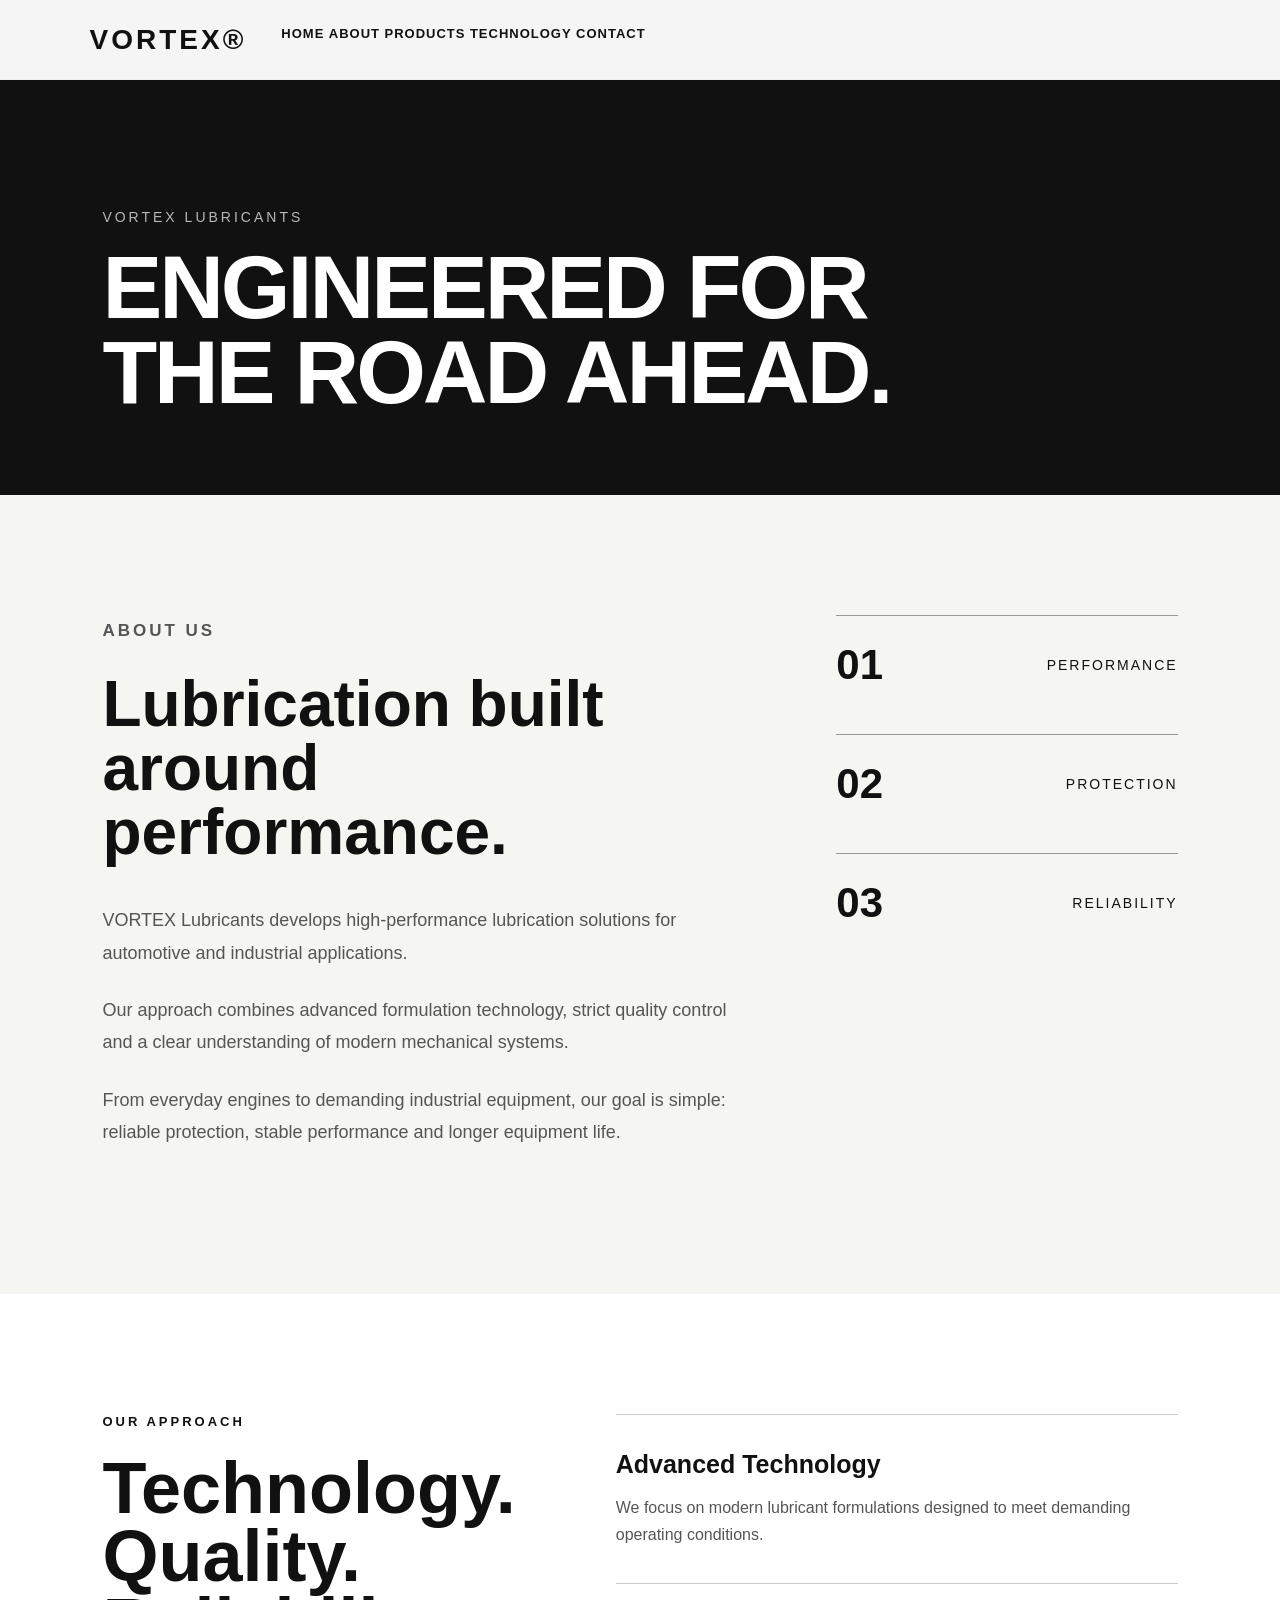
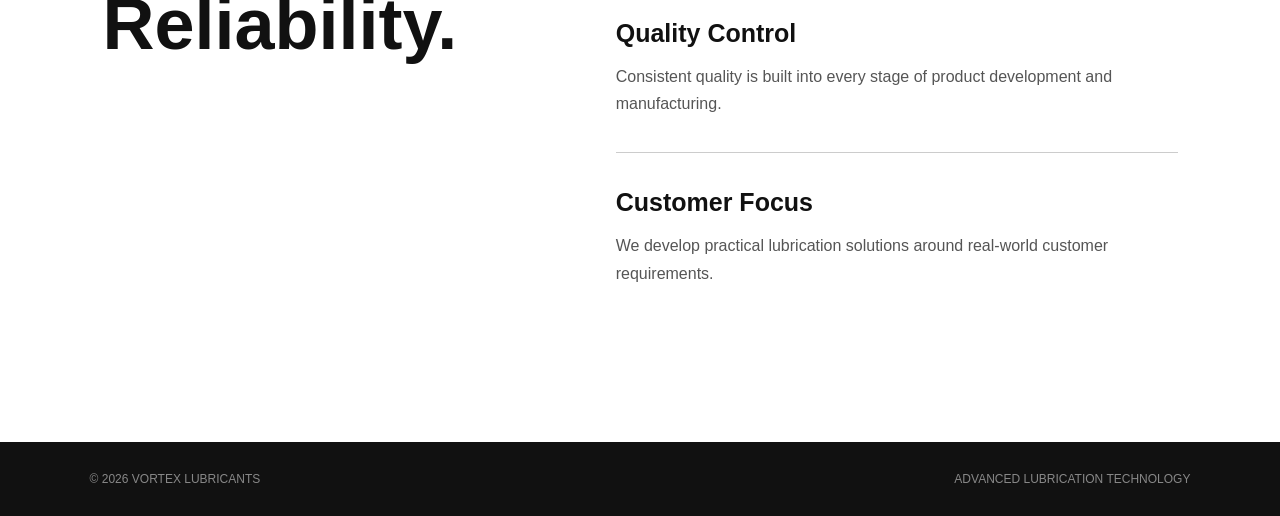
==== about.html @ f8fcae15 "Add About and Products pages" ====
<!DOCTYPE html>
<html lang="en">
<head>
    <meta charset="UTF-8">
    <meta name="viewport" content="width=device-width, initial-scale=1.0">

    <link rel="stylesheet" href="css/style.css">

    <title>About Us | VORTEX Lubricants</title>
</head>

<body>

    <header>
        <nav>
            <div class="logo">VORTEX®</div>

            <div class="nav-links">
                <a href="index.html">HOME</a>
                <a href="about.html">ABOUT</a>
                <a href="index.html#products">PRODUCTS</a>
                <a href="index.html#technology">TECHNOLOGY</a>
                <a href="index.html#contact">CONTACT</a>
            </div>
        </nav>
    </header>


    <main>

        <section class="page-hero">
            <div>
                <p>VORTEX LUBRICANTS</p>
                <h1>ENGINEERED FOR<br>THE ROAD AHEAD.</h1>
            </div>
        </section>


        <section class="about-content">

            <div class="about-text">
                <p class="section-label">ABOUT US</p>

                <h2>Lubrication built around performance.</h2>

                <p>
                    VORTEX Lubricants develops high-performance lubrication
                    solutions for automotive and industrial applications.
                </p>

                <p>
                    Our approach combines advanced formulation technology,
                    strict quality control and a clear understanding of
                    modern mechanical systems.
                </p>

                <p>
                    From everyday engines to demanding industrial equipment,
                    our goal is simple: reliable protection, stable
                    performance and longer equipment life.
                </p>
            </div>


            <div class="about-stats">

                <div class="stat">
                    <strong>01</strong>
                    <span>Performance</span>
                </div>

                <div class="stat">
                    <strong>02</strong>
                    <span>Protection</span>
                </div>

                <div class="stat">
                    <strong>03</strong>
                    <span>Reliability</span>
                </div>

            </div>

        </section>


        <section class="about-values">

            <div>
                <p class="section-label">OUR APPROACH</p>
                <h2>Technology.<br>Quality.<br>Reliability.</h2>
            </div>

            <div class="value-list">

                <div class="value-item">
                    <h3>Advanced Technology</h3>
                    <p>
                        We focus on modern lubricant formulations designed
                        to meet demanding operating conditions.
                    </p>
                </div>

                <div class="value-item">
                    <h3>Quality Control</h3>
                    <p>
                        Consistent quality is built into every stage of
                        product development and manufacturing.
                    </p>
                </div>

                <div class="value-item">
                    <h3>Customer Focus</h3>
                    <p>
                        We develop practical lubrication solutions around
                        real-world customer requirements.
                    </p>
                </div>

            </div>

        </section>

    </main>


    <footer>

        <div>
            © 2026 VORTEX LUBRICANTS
        </div>

        <div>
            ADVANCED LUBRICATION TECHNOLOGY
        </div>

    </footer>


    <script src="js/script.js"></script>

</body>
</html>
---- css/style.css ----
* {
            margin: 0;
            padding: 0;
            box-sizing: border-box;
        }

        html {
            scroll-behavior: smooth;
        }

        body {
            font-family: Arial, Helvetica, sans-serif;
            color: #111;
            background: #fff;
        }

        /* ===== Navigation ===== */

        header {
            position: fixed;
            top: 0;
            left: 0;
            width: 100%;
            height: 80px;
            background: rgba(255, 255, 255, 0.96);
            display: flex;
            align-items: center;
            justify-content: space-between;
            padding: 0 7%;
            z-index: 1000;
            border-bottom: 1px solid #eee;
        }

        .logo {
            font-size: 28px;
            font-weight: 800;
            letter-spacing: 3px;
        }

        .logo span {
            font-weight: 300;
        }

        nav {
            display: flex;
            gap: 35px;
        }

        nav a {
            text-decoration: none;
            color: #111;
            font-size: 13px;
            font-weight: 600;
            letter-spacing: 1px;
            transition: 0.3s;
        }

        nav a:hover {
            color: #777;
        }

        /* ===== Hero ===== */

        .hero {
            min-height: 100vh;
            padding: 160px 7% 80px;
            display: flex;
            align-items: center;
            background:
                linear-gradient(
                    110deg,
                    #f2f2f2 0%,
                    #ffffff 55%,
                    #dcdcdc 100%
                );
        }

        .hero-content {
            max-width: 700px;
        }

        .hero-small {
            font-size: 14px;
            letter-spacing: 4px;
            margin-bottom: 25px;
            color: #666;
        }

        .hero h1 {
            font-size: clamp(55px, 8vw, 110px);
            line-height: 0.9;
            letter-spacing: -4px;
            margin-bottom: 35px;
        }

        .hero p {
            max-width: 550px;
            color: #555;
            font-size: 18px;
            line-height: 1.7;
            margin-bottom: 40px;
        }

        .button {
            display: inline-block;
            padding: 16px 35px;
            background: #111;
            color: white;
            text-decoration: none;
            font-size: 13px;
            letter-spacing: 2px;
            transition: 0.3s;
        }

        .button:hover {
            background: #444;
        }

        /* ===== Common Section ===== */

        section {
            padding: 120px 7%;
        }

        .section-title {
            font-size: 13px;
            letter-spacing: 4px;
            color: #777;
            margin-bottom: 20px;
        }

        .section-heading {
            font-size: clamp(40px, 5vw, 70px);
            line-height: 1;
            margin-bottom: 30px;
        }

        /* ===== About ===== */

        .about {
            display: grid;
            grid-template-columns: 1fr 1fr;
            gap: 80px;
            align-items: center;
        }

        .about-text p {
            color: #555;
            line-height: 1.9;
            font-size: 17px;
        }

        .about-box {
            height: 420px;
            background: #111;
            color: white;
            display: flex;
            align-items: center;
            justify-content: center;
            font-size: 70px;
            font-weight: 800;
            letter-spacing: 8px;
        }

        /* ===== Products ===== */

        .products-section {
            background: #f5f5f5;
        }

        .products {
            display: grid;
            grid-template-columns: repeat(3, 1fr);
            gap: 25px;
            margin-top: 60px;
        }

        .product-card {
            background: white;
            padding: 45px 35px;
            min-height: 300px;
            transition: 0.3s;
        }

        .product-card:hover {
            transform: translateY(-8px);
        }

        .product-number {
            font-size: 13px;
            color: #999;
            letter-spacing: 2px;
            margin-bottom: 60px;
        }

        .product-card h3 {
            font-size: 28px;
            margin-bottom: 18px;
        }

        .product-card p {
            color: #666;
            line-height: 1.7;
        }

        /* ===== Technology ===== */

        .technology {
            background: #111;
            color: white;
        }

        .technology .section-title {
            color: #999;
        }

        .technology p {
            max-width: 750px;
            color: #aaa;
            line-height: 1.9;
            font-size: 18px;
        }

        /* ===== Contact ===== */

        .contact {
            text-align: center;
        }

        .contact h2 {
            font-size: clamp(45px, 6vw, 80px);
            margin-bottom: 25px;
        }

        .contact p {
            color: #666;
            margin-bottom: 40px;
        }

        /* ===== Footer ===== */

        footer {
            background: #111;
            color: #888;
            padding: 30px 7%;
            display: flex;
            justify-content: space-between;
            font-size: 12px;
        }

        /* ===== Mobile ===== */

        @media (max-width: 768px) {

            header {
                padding: 0 5%;
            }

            nav {
                gap: 12px;
            }

            nav a {
                font-size: 10px;
            }

            .hero {
                padding-left: 5%;
                padding-right: 5%;
            }

            section {
                padding: 80px 5%;
            }

            .about {
                grid-template-columns: 1fr;
            }

            .products {
                grid-template-columns: 1fr;
            }

            .about-box {
                height: 280px;
            }

            footer {
                flex-direction: column;
                gap: 10px;
            }
        }
        /* =========================
   ABOUT PAGE
   ========================= */

.page-hero {
    min-height: 55vh;
    display: flex;
    align-items: flex-end;
    padding: 120px 8% 80px;
    background: #111;
    color: #fff;
}

.page-hero p {
    font-size: 14px;
    letter-spacing: 3px;
    margin-bottom: 20px;
    opacity: 0.7;
}

.page-hero h1 {
    font-size: clamp(42px, 7vw, 90px);
    line-height: 0.95;
    font-weight: 700;
    letter-spacing: -3px;
}

.about-content {
    display: grid;
    grid-template-columns: 1.3fr 0.7fr;
    gap: 100px;
    padding: 120px 8%;
    background: #f5f5f2;
}

.section-label {
    font-size: 13px;
    letter-spacing: 3px;
    font-weight: 700;
    margin-bottom: 25px;
}

.about-text h2 {
    font-size: clamp(36px, 5vw, 64px);
    line-height: 1;
    margin-bottom: 40px;
}

.about-text > p:not(.section-label) {
    max-width: 700px;
    font-size: 18px;
    line-height: 1.8;
    margin-bottom: 25px;
}

.about-stats {
    display: flex;
    flex-direction: column;
    gap: 20px;
}

.stat {
    border-top: 1px solid #999;
    padding: 25px 0;
    display: flex;
    justify-content: space-between;
    align-items: center;
}

.stat strong {
    font-size: 42px;
}

.stat span {
    font-size: 14px;
    letter-spacing: 2px;
    text-transform: uppercase;
}

.about-values {
    display: grid;
    grid-template-columns: 0.8fr 1.2fr;
    gap: 100px;
    padding: 120px 8%;
    background: #fff;
}

.about-values h2 {
    font-size: clamp(42px, 6vw, 72px);
    line-height: 0.95;
}

.value-list {
    display: flex;
    flex-direction: column;
}

.value-item {
    border-top: 1px solid #ccc;
    padding: 35px 0;
}

.value-item h3 {
    font-size: 25px;
    margin-bottom: 15px;
}

.value-item p {
    max-width: 600px;
    line-height: 1.7;
    color: #555;
}


/* Mobile */

@media (max-width: 768px) {

    .page-hero {
        min-height: 50vh;
        padding: 100px 6% 60px;
    }

    .about-content,
    .about-values {
        grid-template-columns: 1fr;
        gap: 60px;
        padding: 80px 6%;
    }

    .about-text h2 {
        font-size: 42px;
    }

    .about-text > p:not(.section-label) {
        font-size: 16px;
    }

    .about-values h2 {
        font-size: 48px;
    }

}
/* =========================
   PRODUCTS PAGE
   ========================= */

.products-hero {
    background: #171717;
}

.products-intro {
    display: grid;
    grid-template-columns: 1fr 1fr;
    gap: 100px;
    padding: 120px 8%;
    background: #f5f5f2;
    align-items: end;
}

.products-intro h2 {
    font-size: clamp(38px, 5vw, 64px);
    line-height: 1;
}

.products-intro > p {
    max-width: 600px;
    font-size: 18px;
    line-height: 1.8;
    color: #555;
}

.product-grid {
    display: grid;
    grid-template-columns: 1fr 1fr;
    background: #111;
}

.product-card {
    min-height: 480px;
    padding: 50px;
    color: #fff;
    border-right: 1px solid #444;
    border-bottom: 1px solid #444;

    display: flex;
    flex-direction: column;
    justify-content: space-between;

    transition: background 0.3s ease;
}

.product-card:hover {
    background: #222;
}

.product-number {
    font-size: 14px;
    letter-spacing: 2px;
    opacity: 0.5;
}

.product-type {
    font-size: 12px;
    letter-spacing: 3px;
    opacity: 0.6;
    margin-bottom: 15px;
}

.product-card h2 {
    font-size: clamp(35px, 4vw, 55px);
    line-height: 1;
    margin-bottom: 25px;
}

.product-card div:nth-child(2) p:last-child {
    max-width: 500px;
    font-size: 16px;
    line-height: 1.7;
    color: #bbb;
}

.product-card a {
    color: #fff;
    text-decoration: none;
    font-size: 13px;
    letter-spacing: 2px;
    margin-top: 40px;
}

.product-card a:hover {
    text-decoration: underline;
}


/* Products mobile */

@media (max-width: 768px) {

    .products-intro {
        grid-template-columns: 1fr;
        gap: 50px;
        padding: 80px 6%;
    }

    .products-intro h2 {
        font-size: 42px;
    }

    .product-grid {
        grid-template-columns: 1fr;
    }

    .product-card {
        min-height: 420px;
        padding: 35px;
    }

}
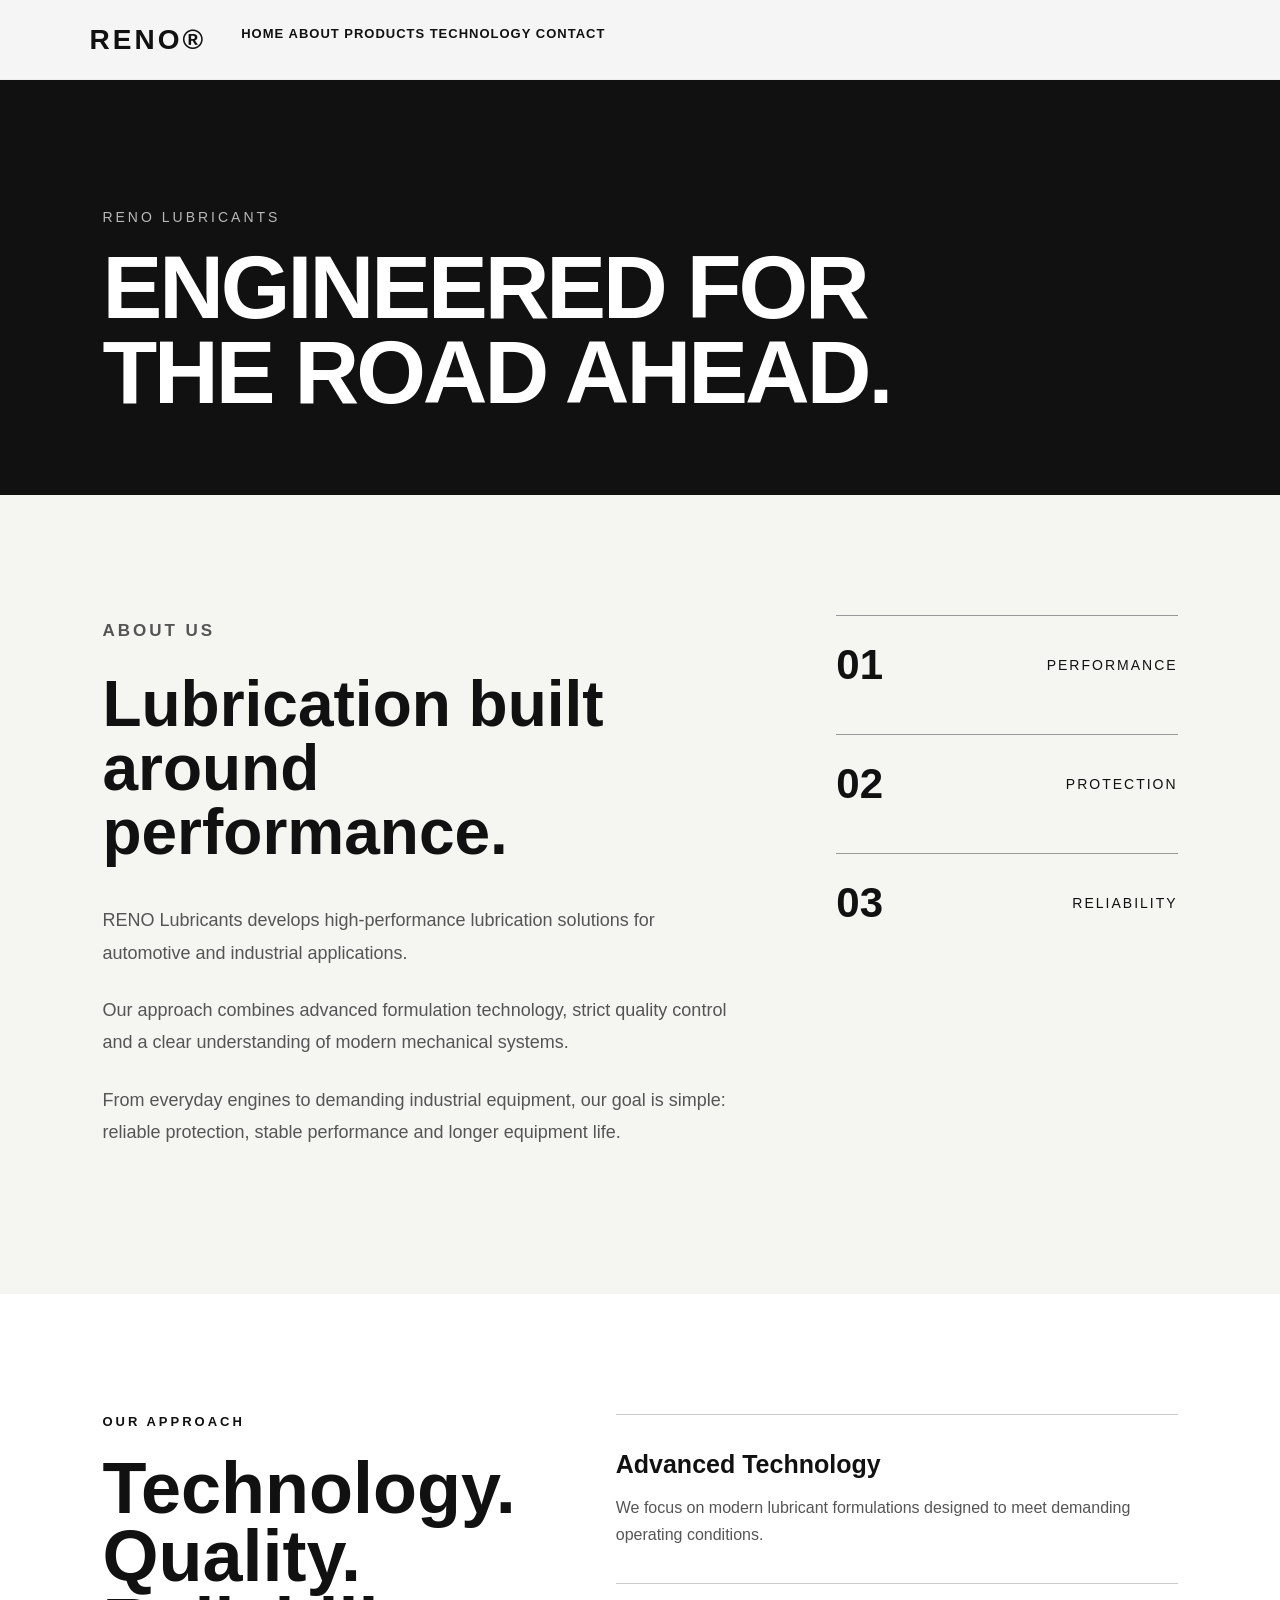
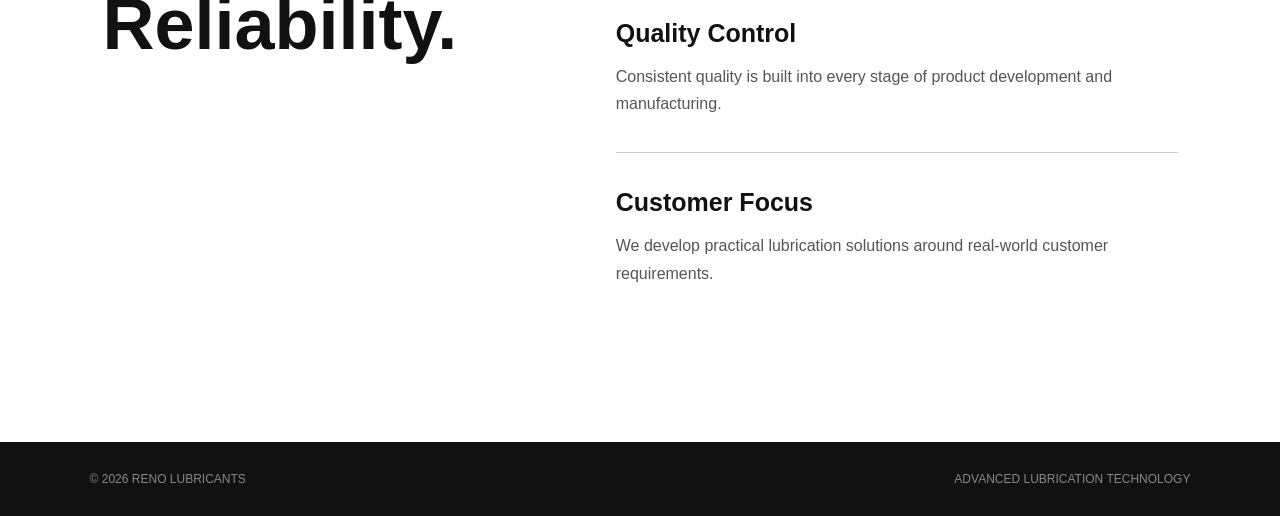
==== commit d1271d52: "Make Engine Oil clickable from homepage" ====
--- a/about.html
+++ b/about.html
@@ -6,14 +6,14 @@
 
     <link rel="stylesheet" href="css/style.css">
 
-    <title>About Us | VORTEX Lubricants</title>
+    <title>About Us | RENO Lubricants</title>
 </head>
 
 <body>
 
     <header>
         <nav>
-            <div class="logo">VORTEX®</div>
+            <div class="logo">RENO®</div>
 
             <div class="nav-links">
                 <a href="index.html">HOME</a>
@@ -30,7 +30,7 @@
 
         <section class="page-hero">
             <div>
-                <p>VORTEX LUBRICANTS</p>
+                <p>RENO LUBRICANTS</p>
                 <h1>ENGINEERED FOR<br>THE ROAD AHEAD.</h1>
             </div>
         </section>
@@ -44,7 +44,7 @@
                 <h2>Lubrication built around performance.</h2>
 
                 <p>
-                    VORTEX Lubricants develops high-performance lubrication
+                    RENO Lubricants develops high-performance lubrication
                     solutions for automotive and industrial applications.
                 </p>
 
@@ -127,7 +127,7 @@
     <footer>
 
         <div>
-            © 2026 VORTEX LUBRICANTS
+            © 2026 RENO LUBRICANTS
         </div>
 
         <div>
--- a/css/style.css
+++ b/css/style.css
@@ -548,4 +548,173 @@
         padding: 35px;
     }
 
+}/* =========================
+   ENGINE OIL PRODUCT PAGE
+   ========================= */
+
+.product-detail-hero {
+    background: #0d0d0d;
+}
+
+.product-detail-intro {
+    display: grid;
+    grid-template-columns: 1fr 1fr;
+    gap: 100px;
+    padding: 120px 8%;
+    background: #f5f5f2;
+}
+
+.product-detail-intro h2 {
+    font-size: clamp(38px, 5vw, 64px);
+    line-height: 1;
+    max-width: 650px;
+}
+
+.product-detail-intro > div:last-child {
+    max-width: 600px;
+}
+
+.product-detail-intro > div:last-child p {
+    font-size: 18px;
+    line-height: 1.8;
+    color: #555;
+    margin-bottom: 25px;
+}
+
+
+/* Product Series */
+
+.oil-series {
+    display: grid;
+    grid-template-columns: 0.8fr 1.2fr;
+    gap: 100px;
+    padding: 120px 8%;
+    background: #fff;
+}
+
+.series-title h2 {
+    font-size: clamp(42px, 6vw, 72px);
+    line-height: 0.95;
+}
+
+.series-list {
+    display: flex;
+    flex-direction: column;
+}
+
+.oil-item {
+    display: grid;
+    grid-template-columns: 50px 1fr 100px;
+    gap: 30px;
+    align-items: start;
+
+    padding: 35px 0;
+    border-top: 1px solid #ccc;
+}
+
+.oil-item > span {
+    font-size: 14px;
+    opacity: 0.5;
+}
+
+.oil-item .product-type {
+    margin-bottom: 12px;
+}
+
+.oil-item h3 {
+    font-size: 30px;
+    margin-bottom: 15px;
+}
+
+.oil-item p:last-child {
+    max-width: 500px;
+    color: #666;
+    line-height: 1.7;
+}
+
+.oil-item > strong {
+    font-size: 18px;
+    text-align: right;
+}
+
+
+/* Technical Information */
+
+.product-specs {
+    display: grid;
+    grid-template-columns: 0.8fr 1.2fr;
+    gap: 100px;
+    padding: 120px 8%;
+    background: #111;
+    color: #fff;
+}
+
+.product-specs h2 {
+    font-size: clamp(42px, 6vw, 72px);
+    line-height: 0.95;
+}
+
+.spec-table {
+    display: flex;
+    flex-direction: column;
+}
+
+.spec-row {
+    display: flex;
+    justify-content: space-between;
+    gap: 30px;
+
+    padding: 25px 0;
+    border-top: 1px solid #444;
+}
+
+.spec-row span {
+    color: #888;
+}
+
+.spec-row strong {
+    text-align: right;
+    font-weight: 500;
+}
+
+
+/* Mobile */
+
+@media (max-width: 768px) {
+
+    .product-detail-intro,
+    .oil-series,
+    .product-specs {
+        grid-template-columns: 1fr;
+        gap: 60px;
+        padding: 80px 6%;
+    }
+
+    .product-detail-intro h2 {
+        font-size: 42px;
+    }
+
+    .oil-item {
+        grid-template-columns: 35px 1fr;
+        gap: 20px;
+    }
+
+    .oil-item > strong {
+        grid-column: 2;
+        text-align: left;
+    }
+
+    .product-specs h2 {
+        font-size: 48px;
+    }
+
+    .spec-row {
+        flex-direction: column;
+        gap: 10px;
+    }
+
+    .spec-row strong {
+        text-align: left;
+    }
+
 }
